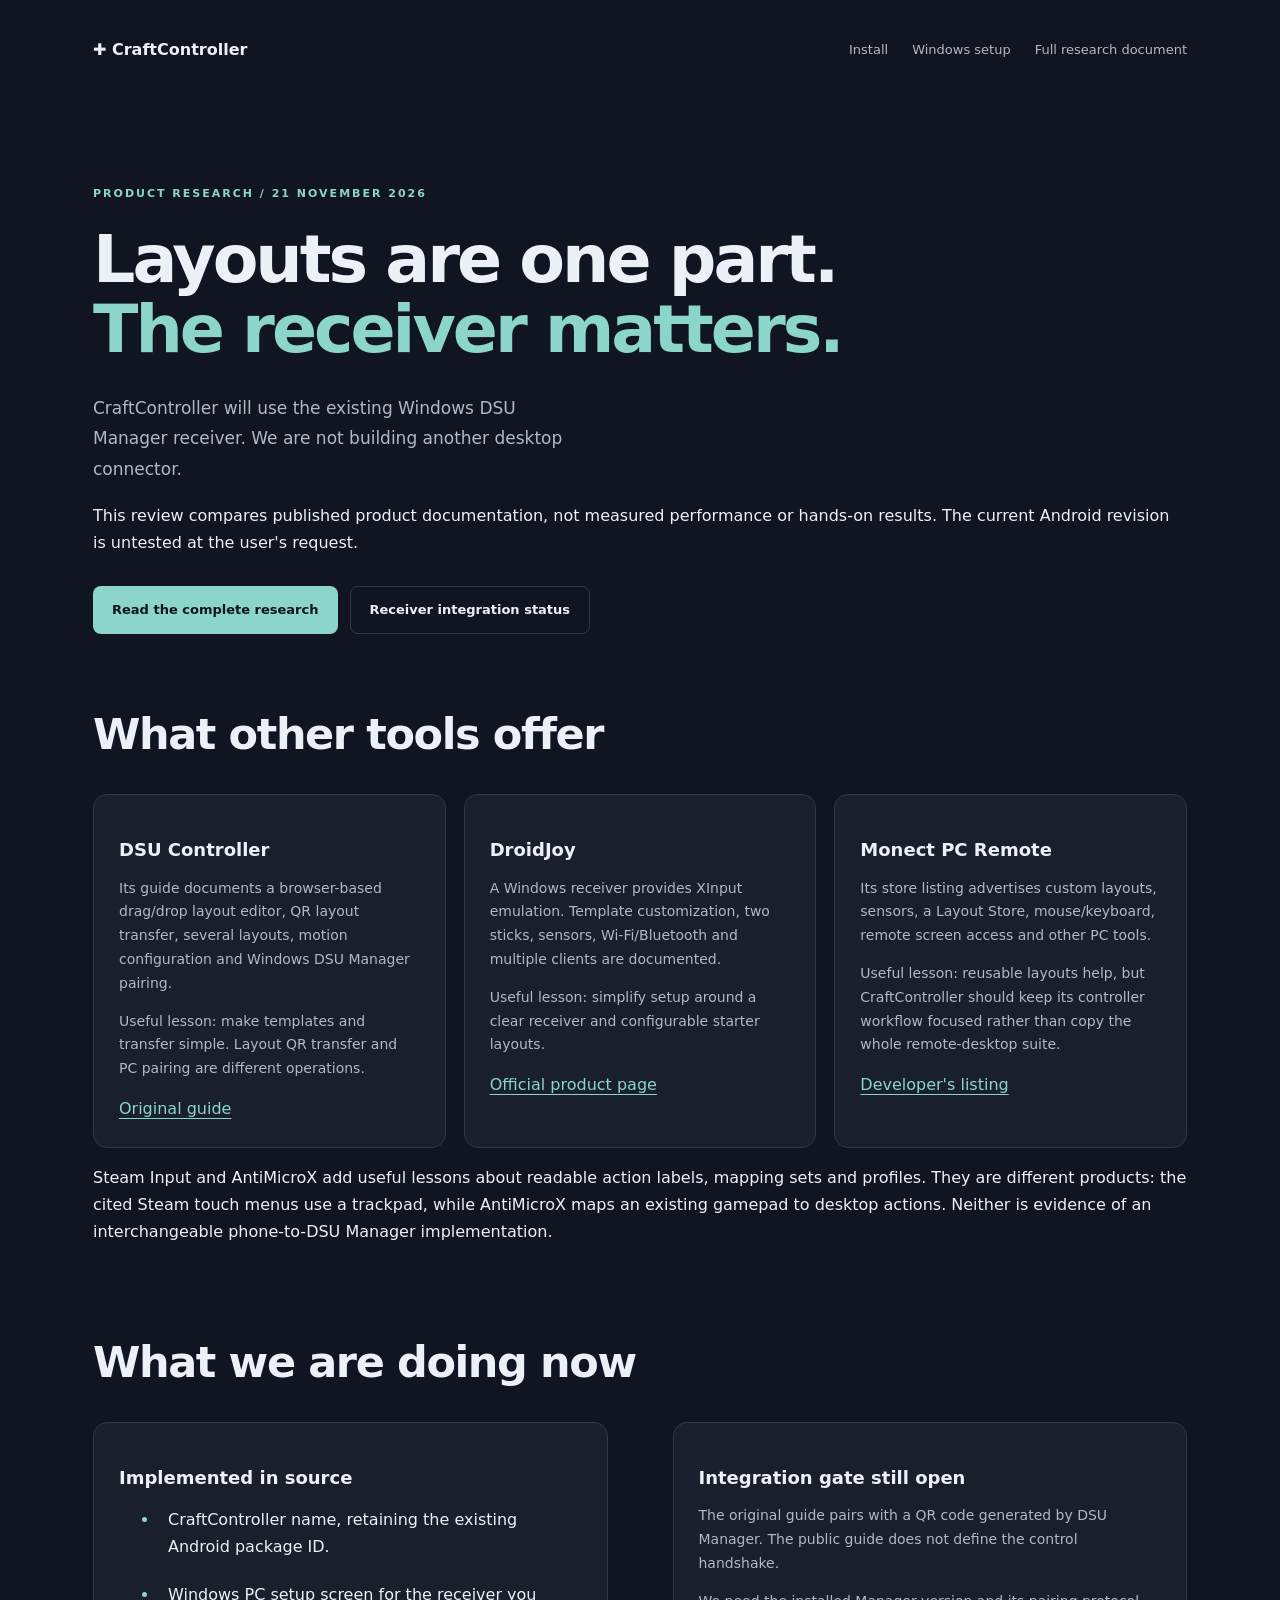
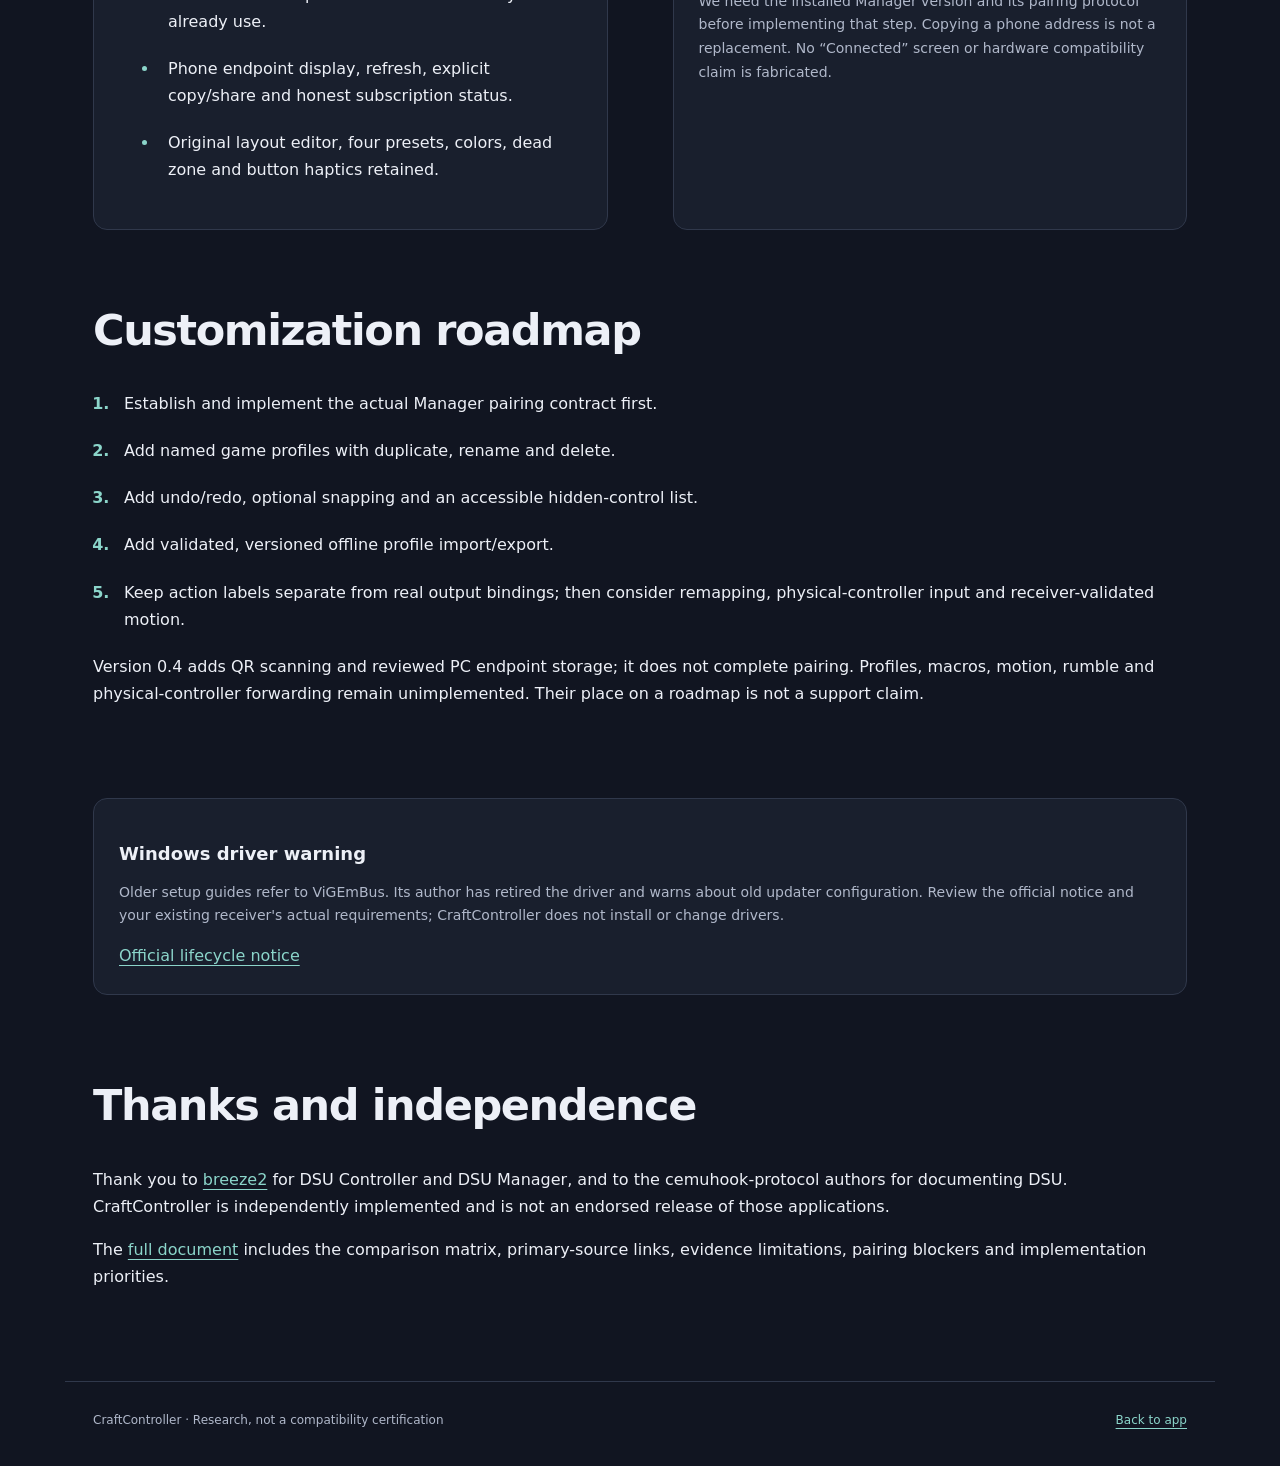
==== docs/research.html @ 1410b9ce "Initial CraftController v0.6 prototype [skip ci]" ====
<!doctype html>
<html lang="en">
<head>
  <meta charset="utf-8">
  <meta name="viewport" content="width=device-width, initial-scale=1">
  <meta name="description" content="CraftController research: controller emulation, customization, and reuse of the existing Windows DSU Manager receiver.">
  <title>CraftController · Research and roadmap</title>
  <link rel="stylesheet" href="style.css">
</head>
<body>
  <a class="skip" href="#main">Skip to content</a>
  <header class="header wrap"><a class="brand" href="index.html">✚ CraftController</a><nav aria-label="Navigation"><a href="index.html#install">Install</a><a href="index.html#connect">Windows setup</a><a href="controller-research.md">Full research document</a></nav></header>
  <main id="main" class="wrap">
    <section class="section">
      <p class="eyebrow">PRODUCT RESEARCH / 21 NOVEMBER 2026</p>
      <h1>Layouts are one part.<br><span>The receiver matters.</span></h1>
      <p class="intro">CraftController will use the existing Windows DSU Manager receiver. We are not building another desktop connector.</p>
      <p>This review compares published product documentation, not measured performance or hands-on results. The current Android revision is untested at the user's request.</p>
      <div class="actions"><a class="button primary" href="controller-research.md">Read the complete research</a><a class="button secondary" href="index.html#connect">Receiver integration status</a></div>
    </section>
    <section class="section" style="padding-top:0">
      <h2>What other tools offer</h2>
      <div class="cards">
        <article class="card"><h3>DSU Controller</h3><p>Its guide documents a browser-based drag/drop layout editor, QR layout transfer, several layouts, motion configuration and Windows DSU Manager pairing.</p><p>Useful lesson: make templates and transfer simple. Layout QR transfer and PC pairing are different operations.</p><a href="https://github.com/breeze2/dsu-controller-guides">Original guide</a></article>
        <article class="card"><h3>DroidJoy</h3><p>A Windows receiver provides XInput emulation. Template customization, two sticks, sensors, Wi-Fi/Bluetooth and multiple clients are documented.</p><p>Useful lesson: simplify setup around a clear receiver and configurable starter layouts.</p><a href="https://grill2010.github.io/droidJoy.html">Official product page</a></article>
        <article class="card"><h3>Monect PC Remote</h3><p>Its store listing advertises custom layouts, sensors, a Layout Store, mouse/keyboard, remote screen access and other PC tools.</p><p>Useful lesson: reusable layouts help, but CraftController should keep its controller workflow focused rather than copy the whole remote-desktop suite.</p><a href="https://play.google.com/store/apps/details?id=com.monect.portable&amp;hl=en">Developer's listing</a></article>
      </div>
      <p>Steam Input and AntiMicroX add useful lessons about readable action labels, mapping sets and profiles. They are different products: the cited Steam touch menus use a trackpad, while AntiMicroX maps an existing gamepad to desktop actions. Neither is evidence of an interchangeable phone-to-DSU Manager implementation.</p>
    </section>
    <section class="section" style="padding-top:0">
      <h2>What we are doing now</h2>
      <div class="split">
        <div class="card"><h3>Implemented in source</h3><ul><li>CraftController name, retaining the existing Android package ID.</li><li>Windows PC setup screen for the receiver you already use.</li><li>Phone endpoint display, refresh, explicit copy/share and honest subscription status.</li><li>Original layout editor, four presets, colors, dead zone and button haptics retained.</li></ul></div>
        <div class="card"><h3>Integration gate still open</h3><p>The original guide pairs with a QR code generated by DSU Manager. The public guide does not define the control handshake.</p><p>We need the installed Manager version and its pairing protocol before implementing that step. Copying a phone address is not a replacement. No “Connected” screen or hardware compatibility claim is fabricated.</p></div>
      </div>
    </section>
    <section class="section" style="padding-top:0">
      <h2>Customization roadmap</h2>
      <ol><li>Establish and implement the actual Manager pairing contract first.</li><li>Add named game profiles with duplicate, rename and delete.</li><li>Add undo/redo, optional snapping and an accessible hidden-control list.</li><li>Add validated, versioned offline profile import/export.</li><li>Keep action labels separate from real output bindings; then consider remapping, physical-controller input and receiver-validated motion.</li></ol>
      <p>Version 0.4 adds QR scanning and reviewed PC endpoint storage; it does not complete pairing. Profiles, macros, motion, rumble and physical-controller forwarding remain unimplemented. Their place on a roadmap is not a support claim.</p>
    </section>
    <aside class="card"><h3>Windows driver warning</h3><p>Older setup guides refer to ViGEmBus. Its author has retired the driver and warns about old updater configuration. Review the official notice and your existing receiver's actual requirements; CraftController does not install or change drivers.</p><a href="https://docs.nefarius.at/projects/ViGEm/End-of-Life/">Official lifecycle notice</a></aside>
    <section class="section"><h2>Thanks and independence</h2><p>Thank you to <a href="https://github.com/breeze2">breeze2</a> for DSU Controller and DSU Manager, and to the cemuhook-protocol authors for documenting DSU. CraftController is independently implemented and is not an endorsed release of those applications.</p><p>The <a href="controller-research.md">full document</a> includes the comparison matrix, primary-source links, evidence limitations, pairing blockers and implementation priorities.</p></section>
  </main>
  <footer class="wrap footer"><span>CraftController · Research, not a compatibility certification</span><a href="index.html">Back to app</a></footer>
</body>
</html>
---- docs/style.css ----
:root{color-scheme:dark;--bg:#111521;--surface:#191f2d;--line:#30384b;--text:#edf0f7;--muted:#b0b8ca;--accent:#8bd5ca}
*{box-sizing:border-box}html{scroll-behavior:smooth;scroll-padding-top:25px}body{margin:0;background:var(--bg);color:var(--text);font:16px/1.7 system-ui,-apple-system,BlinkMacSystemFont,"Segoe UI",sans-serif}a{color:var(--accent);text-underline-offset:4px}a:hover{color:#fff}a:focus-visible,summary:focus-visible{outline:3px solid var(--accent);outline-offset:6px}.wrap{max-width:1150px;margin:auto;padding-left:28px;padding-right:28px}.header{display:flex;align-items:center;justify-content:space-between;gap:20px;min-height:100px}.brand{display:flex;align-items:center;gap:10px;color:var(--text);font-weight:750;text-decoration:none}.brand-icon{color:var(--accent);font-size:25px}.tag{color:var(--accent);border:1px solid #36514f;border-radius:5px;font-size:9px;letter-spacing:1px;padding:2px 6px}nav{display:flex;gap:24px}nav a{font-size:13px;color:var(--muted);text-decoration:none}.hero{display:grid;grid-template-columns:1fr 1fr;align-items:center;gap:55px;padding-top:65px;padding-bottom:70px}.eyebrow{font-size:11px;font-weight:700;letter-spacing:2px;color:var(--accent);margin:0 0 20px}h1{font-size:clamp(48px,5.2vw,72px);line-height:1.06;letter-spacing:-3px;margin:0 0 28px;font-weight:750}h1 span{color:var(--accent)}.intro{font-size:17px;max-width:470px;color:var(--muted);line-height:1.8}.actions{display:flex;flex-wrap:wrap;gap:12px;margin-top:30px}.button{display:inline-flex;align-items:center;justify-content:center;padding:12px 19px;border-radius:8px;text-decoration:none;font-size:13px;font-weight:750}.primary{background:var(--accent);color:#111521}.primary:hover{background:#b9e9e1;color:#111521}.secondary{border:1px solid var(--line);color:var(--text)}.fine{font-size:12px;color:var(--muted);line-height:1.8}.device{background:linear-gradient(140deg,#252c3d,#171d29);border:2px solid #3d465b;border-radius:30px;padding:24px;box-shadow:0 35px 90px #0006;transform:rotate(-5deg)}.device-top{display:flex;gap:9px;align-items:center;font-size:9px;letter-spacing:2px;color:var(--accent);border-bottom:1px solid #ffffff10;padding-bottom:16px}.live-dot{height:5px;width:5px;background:var(--accent);border-radius:50%}.device-note{margin-left:auto;font-size:8px;color:var(--muted);letter-spacing:1px}.shoulders{display:flex;gap:14px;padding-top:18px}.shoulders span{display:block;border:1px solid #4a5965;border-radius:8px;font-size:10px;padding:2px 12px;color:var(--accent)}.shoulders i{flex:1}.pad-art{height:170px;position:relative}.dpad{position:absolute;top:40px;left:2%;font-size:55px;color:var(--accent)}.stick{position:absolute;width:70px;height:70px;border-radius:50%;border:1px solid #8bd5ca60;background:#0d1322;top:55px}.stick:after{content:"";position:absolute;inset:20px;border-radius:50%;background:#8bd5ca70}.left-stick{left:25%}.right-stick{right:25%}.abxy{position:absolute;right:0;top:35px;display:grid;grid-template-columns:repeat(3,25px);grid-template-rows:repeat(3,25px);gap:2px;font-size:11px;line-height:25px;text-align:center}.abxy span{border:1px solid var(--accent);border-radius:50%;color:var(--accent)}.abxy span:first-child{grid-column:2}.abxy span:nth-child(2){grid-column:1;grid-row:2}.abxy span:nth-child(3){grid-column:3;grid-row:2}.abxy span:last-child{grid-column:2;grid-row:3}.device-bottom{text-align:center;font-size:8px;color:var(--muted);letter-spacing:2px}.notice{padding-top:20px;padding-bottom:20px;border-top:1px solid var(--line);border-bottom:1px solid var(--line);font-size:13px;color:var(--muted)}.notice strong{color:var(--text)}.section{padding-top:85px;padding-bottom:75px}h2{font-size:clamp(30px,3.5vw,43px);letter-spacing:-1.4px;line-height:1.17;margin:0 0 35px}h3{font-size:18px;line-height:1.4;margin:17px 0 12px}.cards{display:grid;grid-template-columns:repeat(3,1fr);gap:18px}.card{border:1px solid var(--line);border-radius:14px;padding:25px;background:var(--surface)}.card p,.instructions p,.instructions li{font-size:14px;color:var(--muted)}.number{display:grid;place-items:center;width:30px;height:30px;border:1px solid #47645f;border-radius:50%;font-size:12px;color:var(--accent)}details{margin-top:18px;border-bottom:1px solid var(--line);padding:15px 0;color:var(--muted);font-size:14px}summary{cursor:pointer;color:var(--text);font-size:15px;padding:4px 0}details p{max-width:860px}pre{padding:18px;background:#0c101a;border:1px solid var(--line);border-radius:8px;white-space:pre-wrap;overflow-wrap:anywhere;font-size:12px;color:var(--accent)}code{font-family:ui-monospace,SFMono-Regular,Consolas,monospace;overflow-wrap:anywhere}.custom-section{background:#161c29;border-block:1px solid var(--line)}.split{display:grid;grid-template-columns:1fr 1fr;gap:65px}.chips{display:flex;flex-wrap:wrap;gap:10px;max-width:370px;margin-top:25px}.chips span{border:1px solid var(--line);border-radius:6px;padding:6px 10px;font-size:12px;color:var(--muted)}ol{padding-left:22px;margin:0}li{padding-left:9px;margin-bottom:20px}li::marker{color:var(--accent);font-weight:700}strong{font-weight:650;color:var(--text)}.code-card h3{margin-top:0}.faq{padding-top:0}.credits{border-top:1px solid var(--line);max-width:1150px}.credits p{max-width:750px;color:var(--muted)}.footer{border-top:1px solid var(--line);display:flex;justify-content:space-between;gap:15px;padding-top:28px;padding-bottom:35px;font-size:12px;color:var(--muted)}.skip{position:absolute;top:-100px;left:15px;padding:10px;background:var(--bg);z-index:2}.skip:focus{top:15px}
@media(max-width:800px){.header{flex-direction:column;align-items:flex-start;padding-block:20px;gap:15px}nav{gap:20px}.hero{grid-template-columns:1fr;gap:40px;padding-top:40px}.device{max-width:500px;width:100%;margin:10px auto 0;transform:rotate(-2deg)}.hero h1{letter-spacing:-2px}.cards,.split{grid-template-columns:1fr;gap:20px}.section{padding-top:55px;padding-bottom:50px}.faq{padding-top:10px}.footer{flex-direction:column}.notice{margin-inline:28px;padding-inline:0}.wrap{padding-inline:24px}.notice.wrap{padding-inline:0}}
@media(prefers-reduced-motion:reduce){html{scroll-behavior:auto}}
.app-preview{padding-bottom:45px}.app-preview img{display:block;width:100%;height:auto;border:1px solid var(--line);border-radius:12px}.app-preview figcaption{margin-top:12px;font-size:12px;color:var(--muted)}
.header nav{flex-wrap:wrap;row-gap:10px}
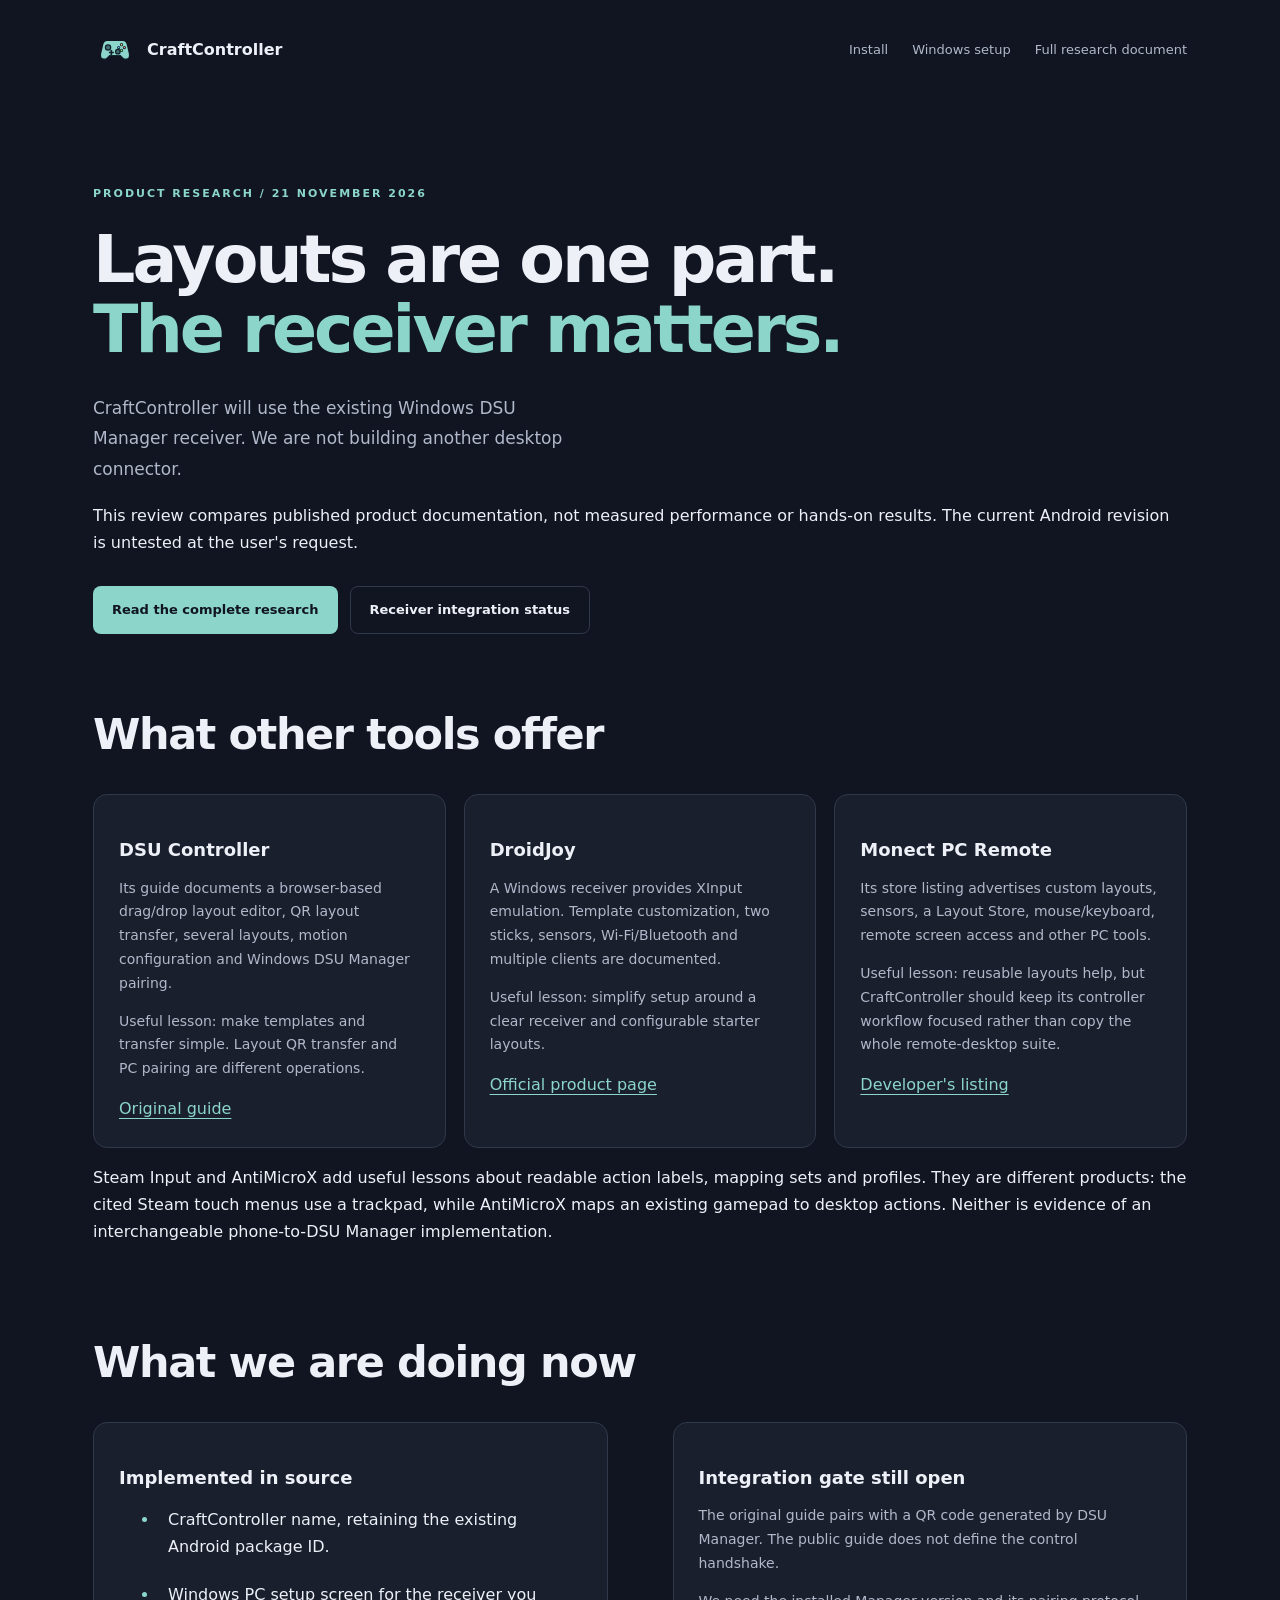
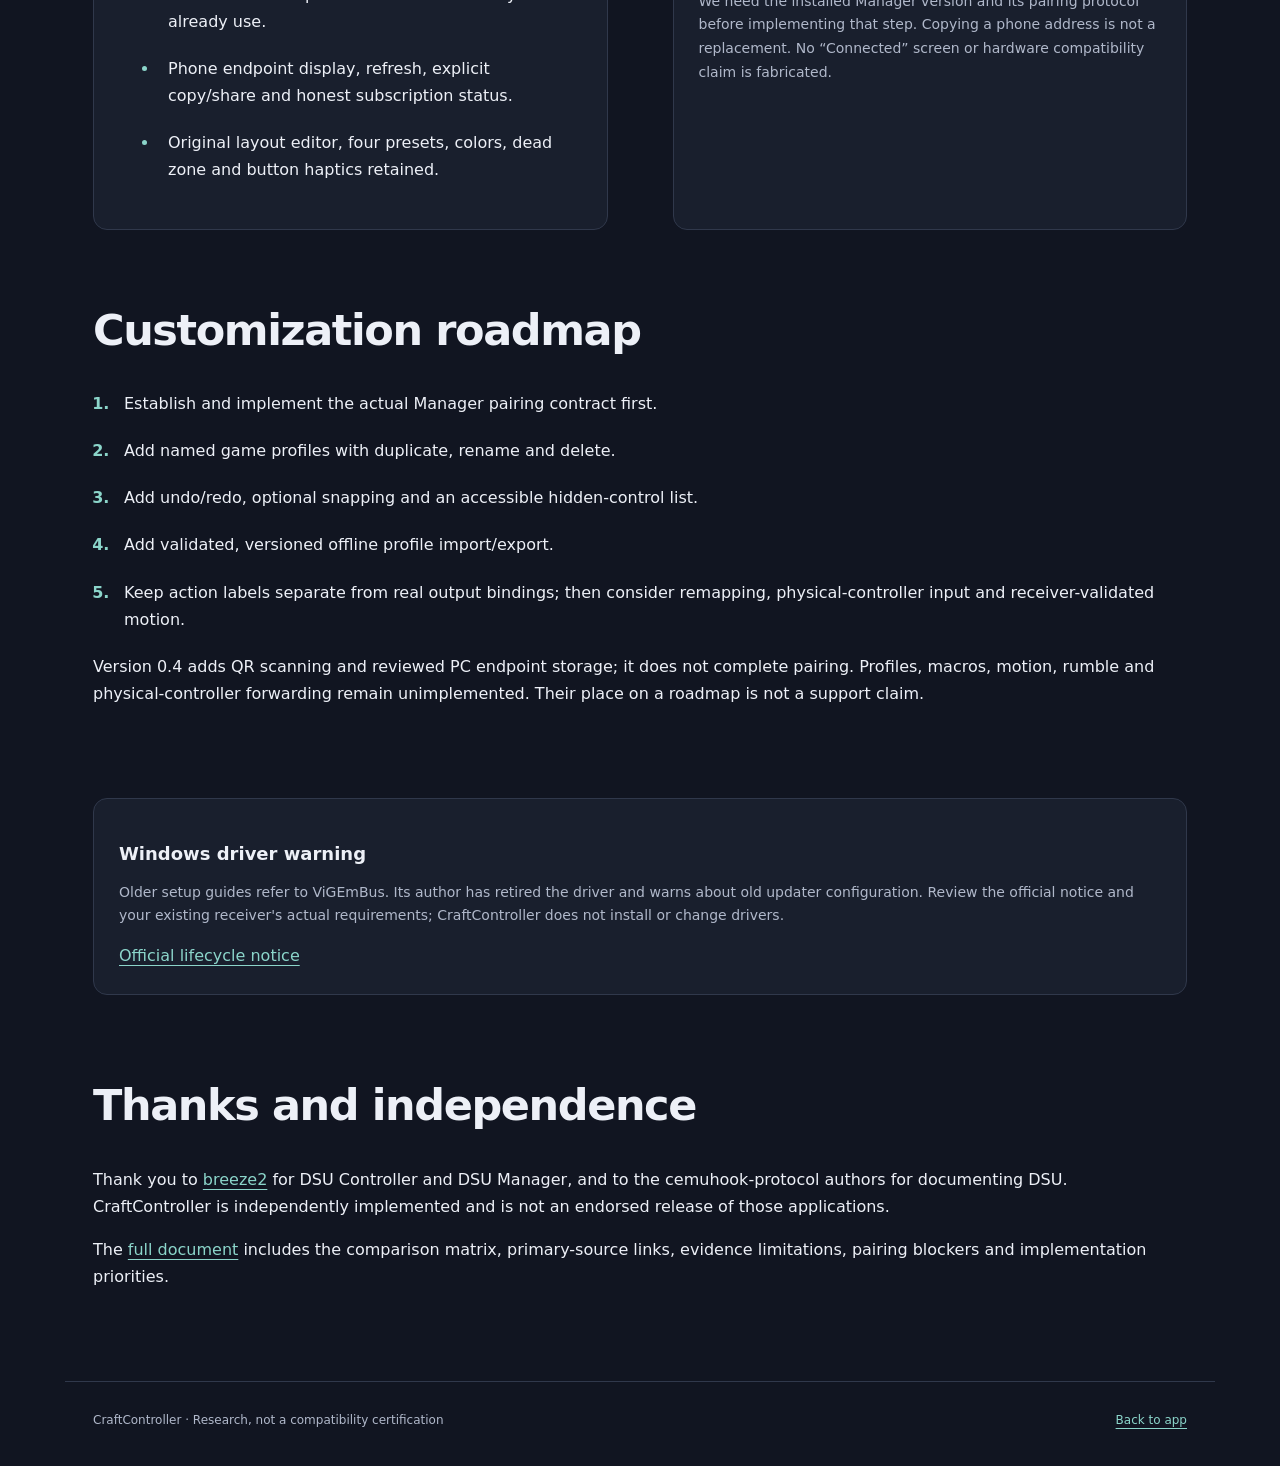
==== commit d4b44eef: "Add GitHub Pages deployment and app icon branding [skip ci]" ====
--- a/docs/research.html
+++ b/docs/research.html
@@ -6,10 +6,11 @@
   <meta name="description" content="CraftController research: controller emulation, customization, and reuse of the existing Windows DSU Manager receiver.">
   <title>CraftController · Research and roadmap</title>
   <link rel="stylesheet" href="style.css">
+  <link rel="icon" type="image/svg+xml" href="assets/app-icon.svg">
 </head>
 <body>
   <a class="skip" href="#main">Skip to content</a>
-  <header class="header wrap"><a class="brand" href="index.html">✚ CraftController</a><nav aria-label="Navigation"><a href="index.html#install">Install</a><a href="index.html#connect">Windows setup</a><a href="controller-research.md">Full research document</a></nav></header>
+  <header class="header wrap"><a class="brand" href="index.html"><img class="app-icon" src="assets/app-icon.svg" width="44" height="44" alt=""> CraftController</a><nav aria-label="Navigation"><a href="index.html#install">Install</a><a href="index.html#connect">Windows setup</a><a href="controller-research.md">Full research document</a></nav></header>
   <main id="main" class="wrap">
     <section class="section">
       <p class="eyebrow">PRODUCT RESEARCH / 21 NOVEMBER 2026</p>
--- a/docs/style.css
+++ b/docs/style.css
@@ -4,3 +4,4 @@
 @media(prefers-reduced-motion:reduce){html{scroll-behavior:auto}}
 .app-preview{padding-bottom:45px}.app-preview img{display:block;width:100%;height:auto;border:1px solid var(--line);border-radius:12px}.app-preview figcaption{margin-top:12px;font-size:12px;color:var(--muted)}
 .header nav{flex-wrap:wrap;row-gap:10px}
+.app-icon{display:block;flex-shrink:0;border-radius:10px}
